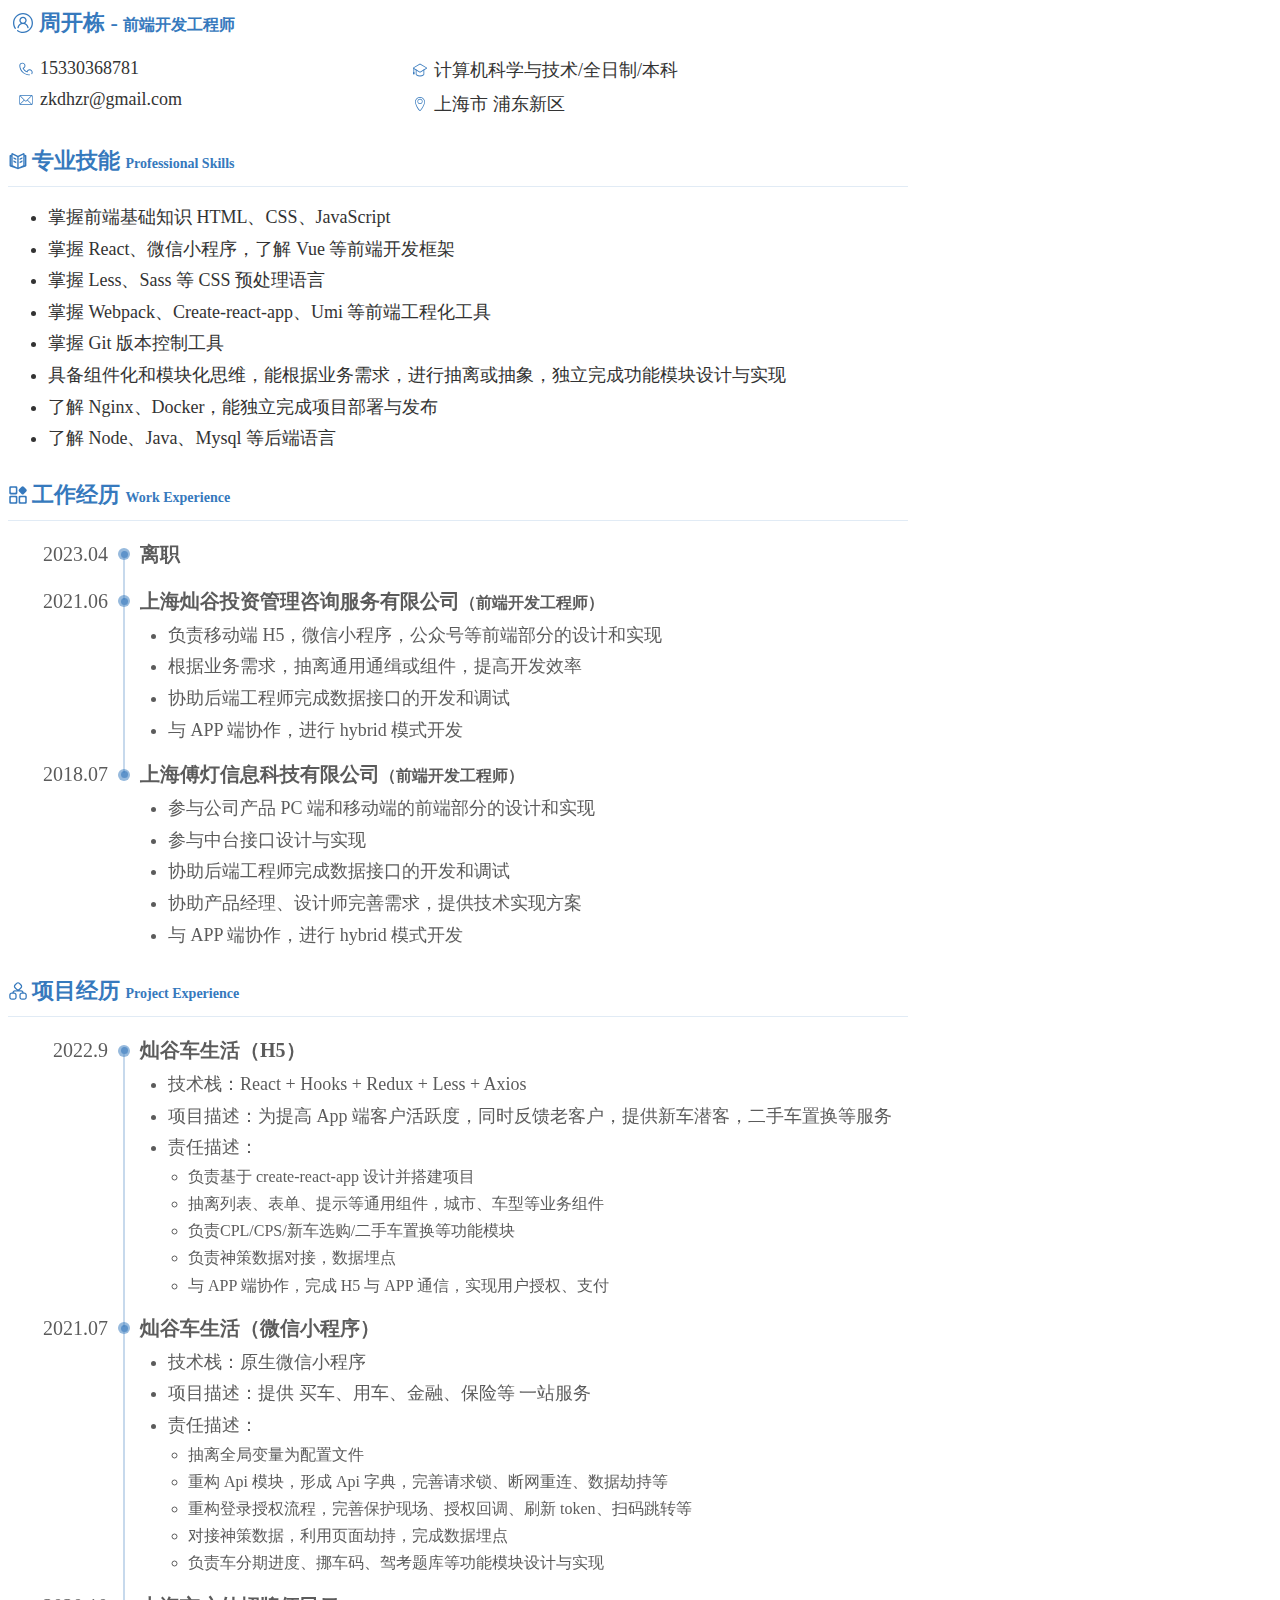
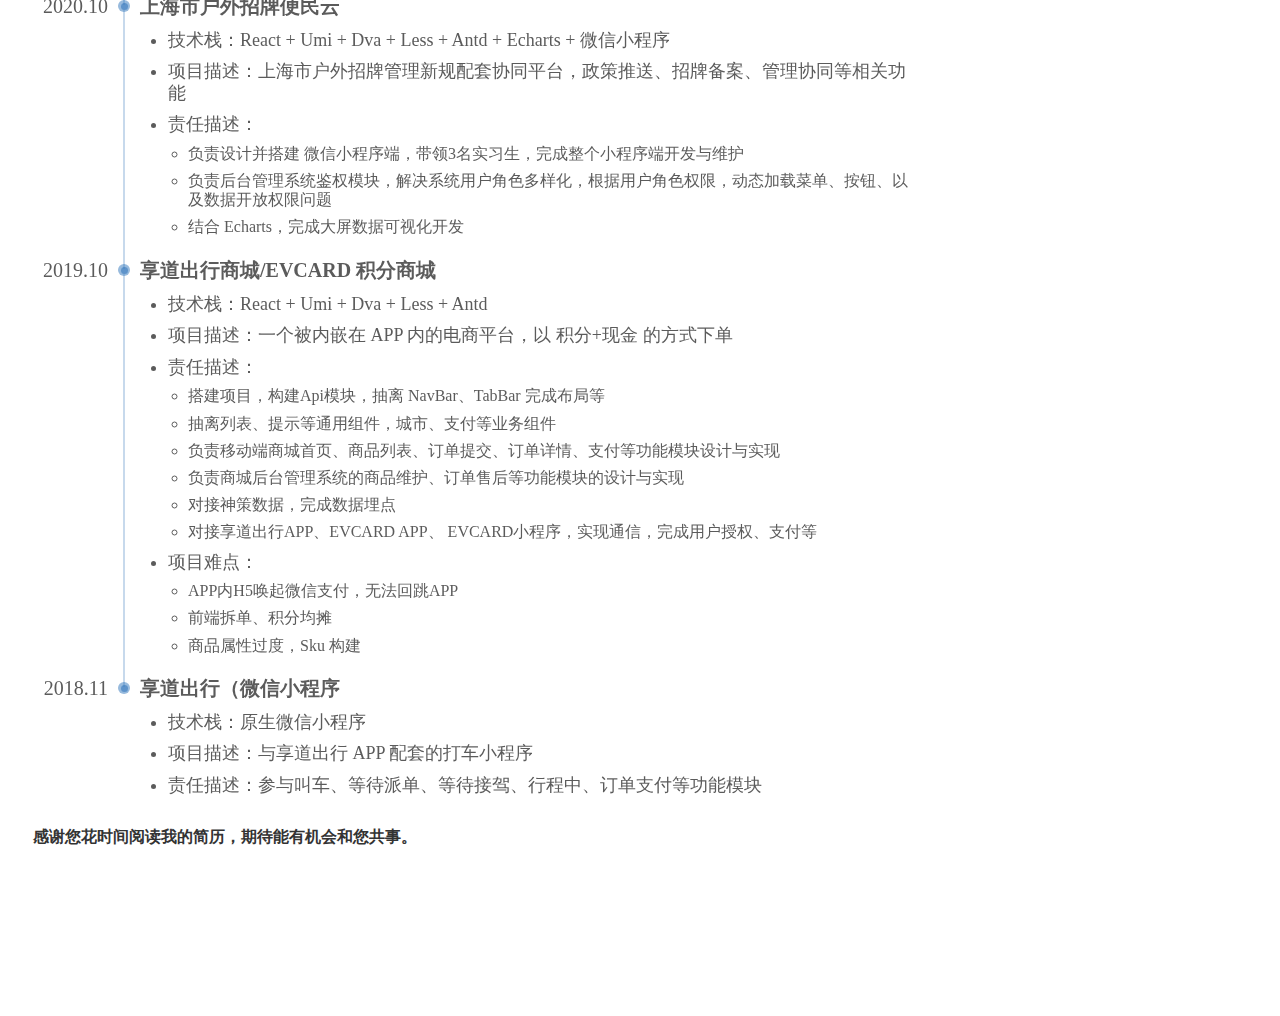
==== zhoukaidong/index.html @ d0c69e9d "周" ====
<!DOCTYPE html>
<html>
	<head>
		<meta charset="utf-8">
		<title></title>
		<link rel="stylesheet" href="style.css">
	</head>
	<body>
		<div class="page-box">
			<div class="column">
				<div class="my-name">
					<img src="./image/info.svg" class="my-name-icon">
					<div>周开栋 - <span style="font-size: 16px;">前端开发工程师</span></div>
				</div>
				<div class="person">
					<div class="person-ul">
						<div class="person-li">
							<img src="./image/phone.svg" class="person-li-icon">
							<div>15330368781</div>
						</div>
						<div class="person-li">
							<img src="./image/mail.svg" class="person-li-icon">
							<div>zkdhzr@gmail.com</div>
						</div>
					</div>
					<div class="person-ul">
						<div class="person-li">
							<img src="./image/xuewei.svg" class="person-li-icon">
							<div>计算机科学与技术/全日制/本科</div>
						</div>
						<div class="person-li">
							<img src="./image/address.svg" class="person-li-icon">
							<div>上海市 浦东新区</div>
						</div>
					</div>
				</div>
			</div>
			<div class="module-box">
				<div class="module-title">
					<img src="./image/skills.svg" class="module-title-icon">
					<div>专业技能 <span style="font-size: 14px;">Professional Skills</span></div>
				</div>
				<ul class="module-ul">
					<li class="module-li">掌握前端基础知识 HTML、CSS、JavaScript</li>
					<li class="module-li">掌握 React、微信小程序，了解 Vue 等前端开发框架</li>
					<li class="module-li">掌握 Less、Sass 等 CSS 预处理语言</li>
					<li class="module-li">掌握 Webpack、Create-react-app、Umi 等前端工程化工具</li>
					<li class="module-li">掌握 Git 版本控制工具</li>
					<li class="module-li">具备组件化和模块化思维，能根据业务需求，进行抽离或抽象，独立完成功能模块设计与实现</li>
					<li class="module-li">了解 Nginx、Docker，能独立完成项目部署与发布</li>
					<li class="module-li">了解 Node、Java、Mysql 等后端语言</li>
				</ul>
			</div>
			<div class="module-box">
				<div class="module-title">
					<img src="./image/work.svg" class="module-title-icon">
					<div>工作经历 <span style="font-size: 14px;">Work Experience</span></div>
				</div>
				<div class="company-box">
					<div class="company-item">
						<div class="company-name">
							<div class="company-item-time">2023.04</div>
							<div class="company-item-circle"></div>
							<div>离职</div>
						</div>
					</div>
					<div class="company-item">
						<div class="company-name">
							<div class="company-item-time">2021.06</div>
							<div class="company-item-circle"></div>
							<div>上海灿谷投资管理咨询服务有限公司<span style="font-size: 16px;">（前端开发工程师）</span></div>
						</div>
						<ul class="company-ul">
							<li class="module-li">负责移动端 H5，微信小程序，公众号等前端部分的设计和实现</li>
							<li class="module-li">根据业务需求，抽离通用通缉或组件，提高开发效率</li>
							<li class="module-li">协助后端工程师完成数据接口的开发和调试</li>
							<li class="module-li">与 APP 端协作，进行 hybrid 模式开发</li>
						</ul>
					</div>
					<div class="company-item">
						<div class="company-name">
							<div class="company-item-time">2018.07</div>
							<div class="company-item-circle"></div>
							<div>上海傅灯信息科技有限公司<span style="font-size: 16px;">（前端开发工程师）</span></div>
						</div>
						<ul class="company-ul">
							<li class="module-li">参与公司产品 PC 端和移动端的前端部分的设计和实现</li>
							<li class="module-li">参与中台接口设计与实现</li>
							<li class="module-li">协助后端工程师完成数据接口的开发和调试</li>
							<li class="module-li">协助产品经理、设计师完善需求，提供技术实现方案</li>
							<li class="module-li">与 APP 端协作，进行 hybrid 模式开发</li>
						</ul>
					</div>
				</div>
			</div>
			<div class="module-box">
				<div class="module-title">
					<img src="./image/project.svg" class="module-title-icon">
					<div>项目经历 <span style="font-size: 14px;">Project Experience</span></div>
				</div>
				<div class="company-box">
					<div class="company-item">
						<div class="company-name">
							<div class="company-item-time">2022.9</div>
							<div class="company-item-circle"></div>
							<div>灿谷车生活（H5）</div>
						</div>
						<ul class="company-ul">
							<li class="module-li">技术栈：React + Hooks + Redux + Less + Axios</li>
							<li class="module-li">项目描述：为提高 App 端客户活跃度，同时反馈老客户，提供新车潜客，二手车置换等服务</li>
							<li class="module-li">责任描述：
								<ul class="duty-ul">
									<li class="duty-li">负责基于 create-react-app 设计并搭建项目</li>
									<li class="duty-li">抽离列表、表单、提示等通用组件，城市、车型等业务组件</li>
									<li class="duty-li">负责CPL/CPS/新车选购/二手车置换等功能模块</li>
									<li class="duty-li">负责神策数据对接，数据埋点</li>
									<li class="duty-li">与 APP 端协作，完成 H5 与 APP 通信，实现用户授权、支付</li>
								</ul>
							</li>
						</ul>
					</div>
					<div class="company-item">
						<div class="company-name">
							<div class="company-item-time">2021.07</div>
							<div class="company-item-circle"></div>
							<div>灿谷车生活（微信小程序）</div>
						</div>
						<ul class="company-ul">
							<li class="module-li">技术栈：原生微信小程序</li>
							<li class="module-li">项目描述：提供 买车、用车、金融、保险等 一站服务</li>
							<li class="module-li">责任描述：
								<ul class="duty-ul">
									<li class="duty-li">抽离全局变量为配置文件</li>
									<li class="duty-li">重构 Api 模块，形成 Api 字典，完善请求锁、断网重连、数据劫持等</li>
									<li class="duty-li">重构登录授权流程，完善保护现场、授权回调、刷新 token、扫码跳转等</li>
									<li class="duty-li">对接神策数据，利用页面劫持，完成数据埋点</li>
									<li class="duty-li">负责车分期进度、挪车码、驾考题库等功能模块设计与实现</li>
								</ul>
							</li>
						</ul>
					</div>
					<div class="company-item">
						<div class="company-name">
							<div class="company-item-time">2020.10</div>
							<div class="company-item-circle"></div>
							<div>上海市户外招牌便民云</div>
						</div>
						<ul class="company-ul">
							<li class="module-li">技术栈：React + Umi + Dva + Less + Antd + Echarts + 微信小程序</li>
							<li class="module-li">项目描述：上海市户外招牌管理新规配套协同平台，政策推送、招牌备案、管理协同等相关功能</li>
							<li class="module-li">责任描述：
								<ul class="duty-ul">
									<li class="duty-li">负责设计并搭建 微信小程序端，带领3名实习生，完成整个小程序端开发与维护</li>
									<li class="duty-li">负责后台管理系统鉴权模块，解决系统用户角色多样化，根据用户角色权限，动态加载菜单、按钮、以及数据开放权限问题</li>
									<li class="duty-li">结合 Echarts，完成大屏数据可视化开发</li>
								</ul>
							</li>
						</ul>
					</div>
					<div class="company-item">
						<div class="company-name">
							<div class="company-item-time">2019.10</div>
							<div class="company-item-circle"></div>
							<div>享道出行商城/EVCARD 积分商城</div>
						</div>
						<ul class="company-ul">
							<li class="module-li">技术栈：React + Umi + Dva + Less + Antd</li>
							<li class="module-li">项目描述：一个被内嵌在 APP 内的电商平台，以 积分+现金 的方式下单</li>
							<li class="module-li">责任描述：
								<ul class="duty-ul">
									<li class="duty-li">搭建项目，构建Api模块，抽离 NavBar、TabBar 完成布局等</li>
									<li class="duty-li">抽离列表、提示等通用组件，城市、支付等业务组件</li>
									<li class="duty-li">负责移动端商城首页、商品列表、订单提交、订单详情、支付等功能模块设计与实现</li>
									<li class="duty-li">负责商城后台管理系统的商品维护、订单售后等功能模块的设计与实现</li>
									<li class="duty-li">对接神策数据，完成数据埋点</li>
									<li class="duty-li">对接享道出行APP、EVCARD APP、 EVCARD小程序，实现通信，完成用户授权、支付等</li>
								</ul>
							</li>
							<li class="module-li">项目难点：
								<ul class="duty-ul">
									<li class="duty-li">APP内H5唤起微信支付，无法回跳APP</li>
									<li class="duty-li">前端拆单、积分均摊</li>
									<li class="duty-li">商品属性过度，Sku 构建</li>
								</ul>
						</ul>
					</div>
					<div class="company-item">
						<div class="company-name">
							<div class="company-item-time">2018.11</div>
							<div class="company-item-circle"></div>
							<div>享道出行（微信小程序</div>
						</div>
						<ul class="company-ul">
							<li class="module-li">技术栈：原生微信小程序</li>
							<li class="module-li">项目描述：与享道出行 APP 配套的打车小程序</li>
							<li class="module-li">责任描述：参与叫车、等待派单、等待接驾、行程中、订单支付等功能模块</li>
						</ul>
					</div>
				</div>
			</div>
			<div class="thanks">感谢您花时间阅读我的简历，期待能有机会和您共事。</div>
		</div>
	</body>
</html>
---- zhoukaidong/style.css ----
.page-box {
	width: 900px;
	height: 2600px;
	box-sizing: border-box;
	/* border: 1px solid #000000; */
	font-size: 18px;
	color: #333333;
}

.column {
	display: flex;
	flex-direction: column;
}

.my-name {
	font-size: 22px;
	font-weight: bold;
	margin-left: 5px;
	/* color: #1296db; */
	color: #3679bd;
	display: flex;
	align-items: center;
}

.my-name-icon {
	width: 20px;
	height: 20px;
	margin-right: 6px;
}

.person {
	display: flex;
	margin: 10px 0 0 10px;
}

.person-ul {
	display: flex;
	flex-direction: column;
	flex-grow: 1;
}

.person-li {
	margin-top: 10px;
	display: flex;
	align-items: center;
}

.person-li-icon {
	margin-right: 6px;
	width: 16px;
	height: 16px;
}

.module-box {
	margin-top: 20px;
}

.module-title {
	display: flex;
	align-items: center;
	border-bottom: 1px solid rgba(54, 121, 189, .15);
	box-sizing: border-box;
	padding: 10px 0;
	font-size: 22px;
	font-weight: bold;
	color: #3679bd;
}

.module-title-icon {
	margin-right: 4px;
	width: 20px;
	height: 20px;
}

.company-box {
	position: relative;
	margin: 10px 0 0 20px;
}

.company-item {
	position: relative;
	margin-top: 20px;
	opacity: .8;
}

.company-item::after {
	position: absolute;
	height: calc(100% + 20px);
	left: 95px;
	top: 10px;
	z-index: -1;
	border: 1px solid rgba(54, 121, 189, .35);
	content: '';
}

.company-item:last-child::after {
	border: 0px solid #3679bd;
}

.company-name {
	display: flex;
	font-weight: bold;
	position: relative;
	z-index: 99;
	display: flex;
	align-items: center;
	font-size: 20px;
}

.company-item-time {
	width: 80px;
	text-align: right;
	font-weight: 400;
}

.company-item-circle {
	width: 12px;
	height: 12px;
	display: flex;
	align-items: center;
	justify-content: center;
	background-color: rgba(54, 121, 189, .65);
	border-radius: 50%;
	margin: 0px 10px;
}

.company-item-circle::after {
	width: 7px;
	height: 7px;
	background-color: rgba(54, 121, 189, 1);
	border-radius: 50%;
	content: '';
}

.company-ul {
	margin: 10px 0 0 100px;
}

.module-ul {
	margin: 20px 0 0 0;
}

.module-li {
	margin-top: 10px;
	line-height: 1.2;
}

.duty-ul {
	font-size: 16px;
	margin-left: -20px;
}

.duty-li {
	margin-top: 8px;
	line-height: 1.2;
}

.thanks {
	margin: 30px 0 0 25px;
	font-size: 16px;
	font-weight: bold;
}
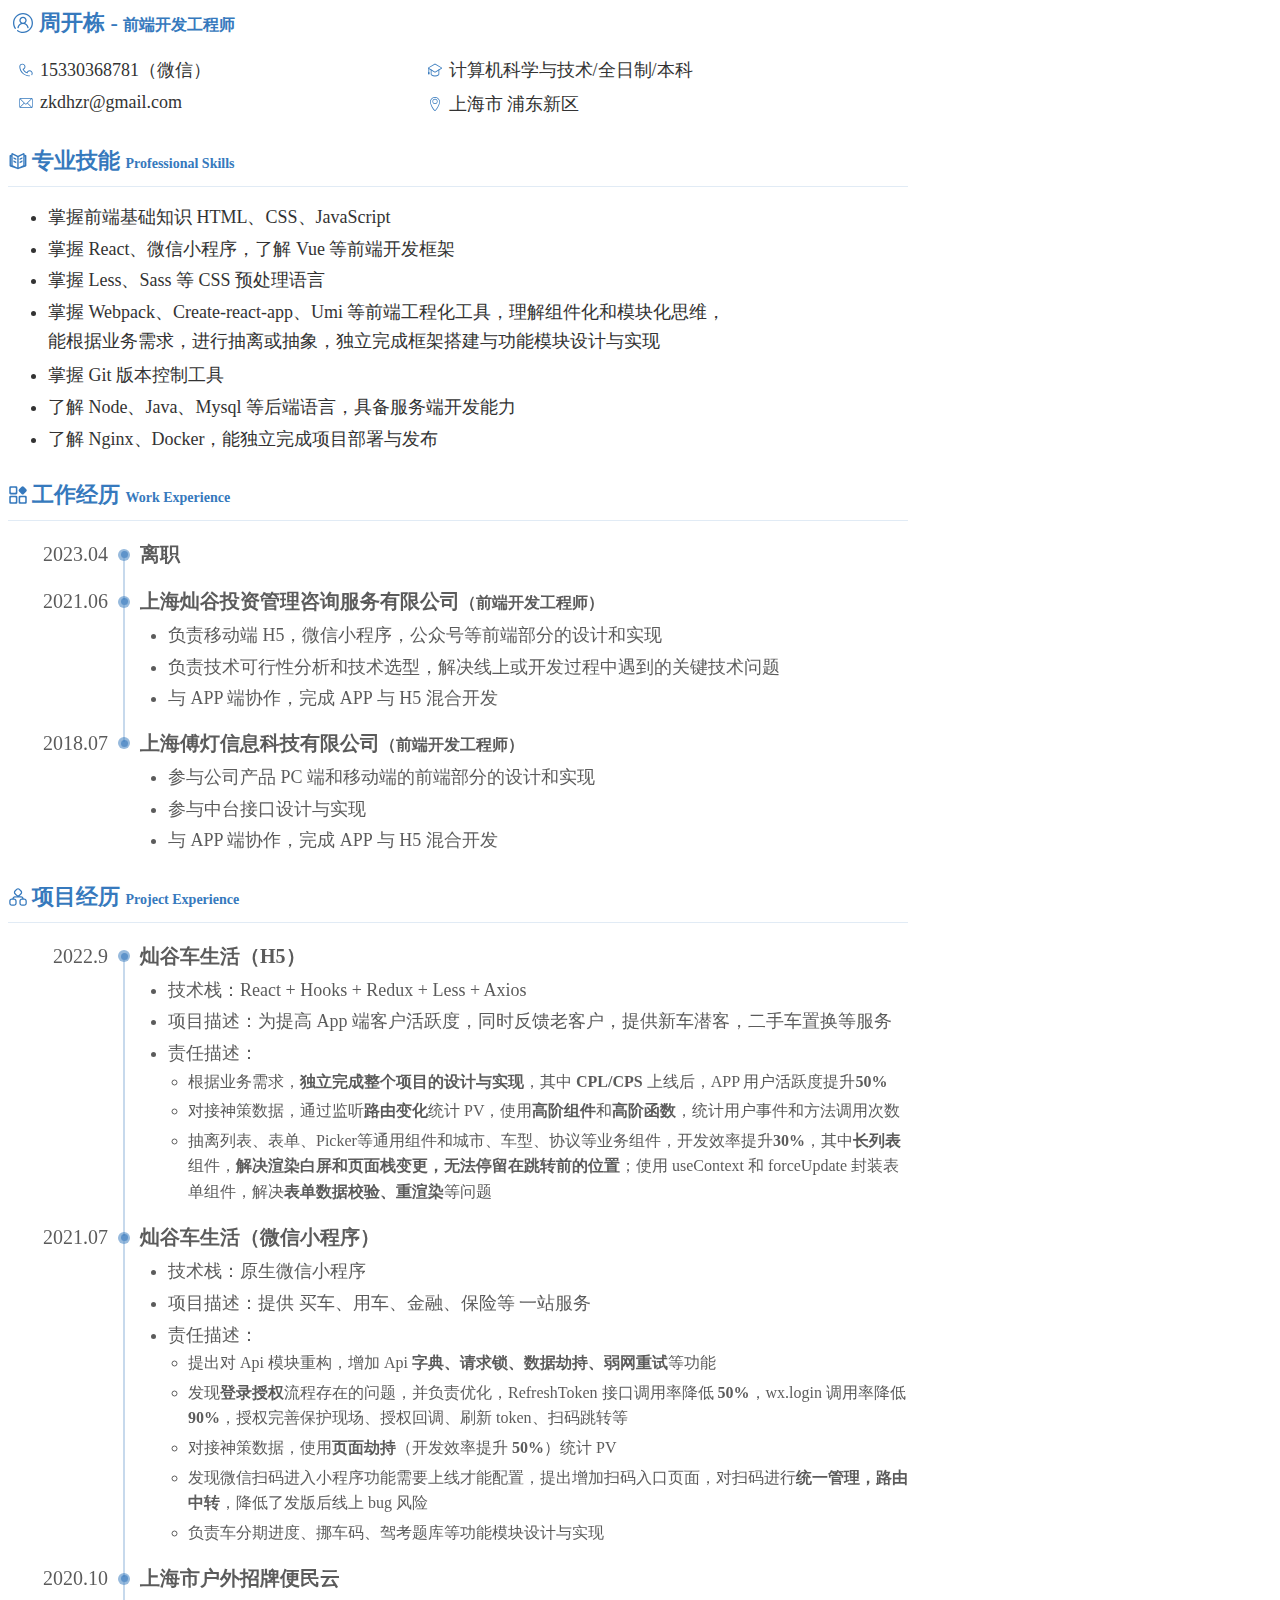
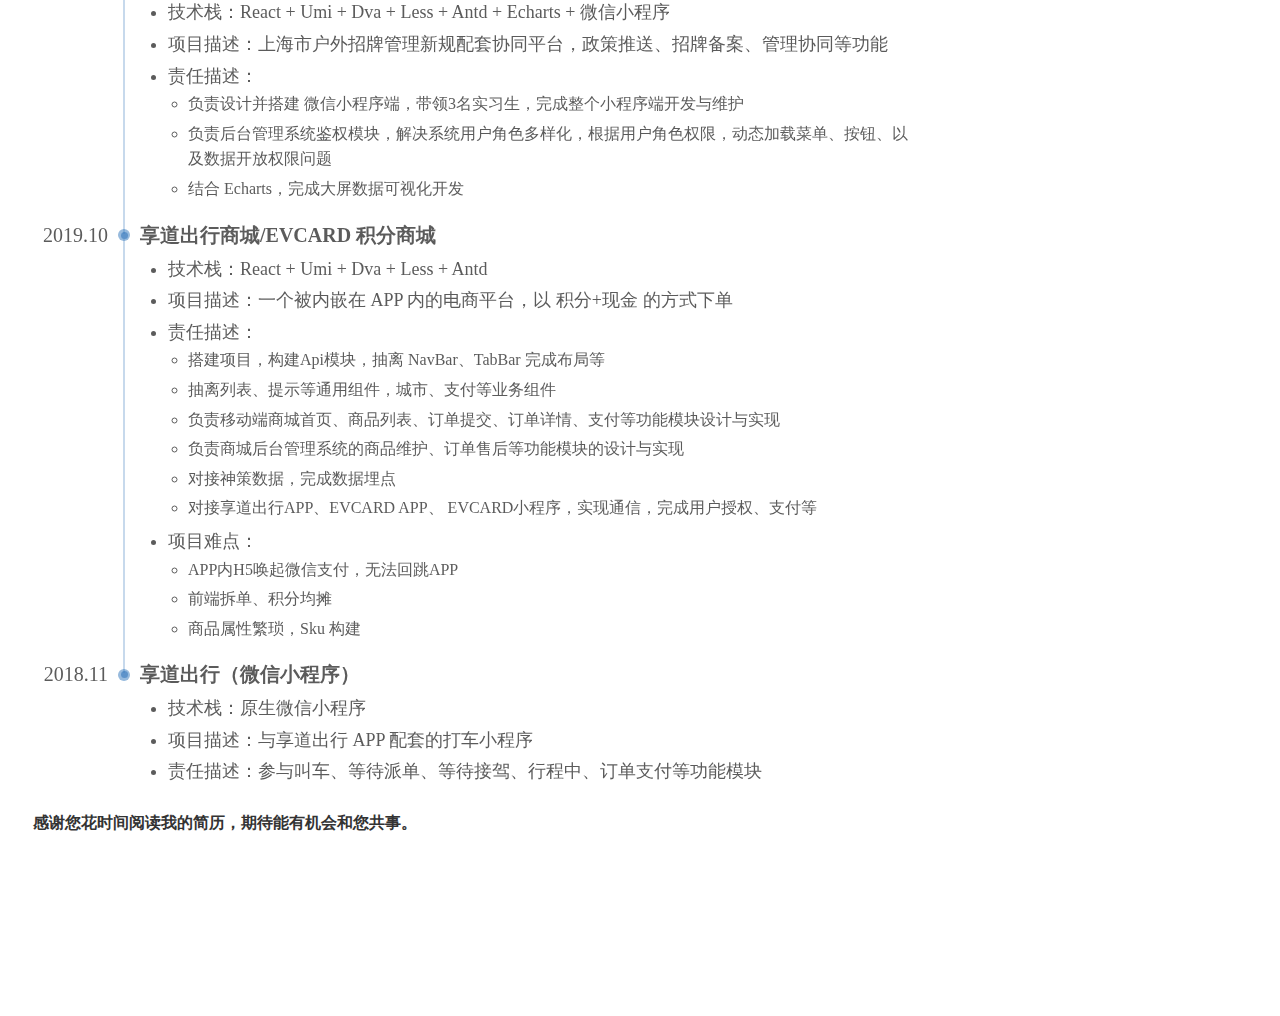
==== commit fb39e937: "优化" ====
--- a/zhoukaidong/index.html
+++ b/zhoukaidong/index.html
@@ -16,7 +16,7 @@
 					<div class="person-ul">
 						<div class="person-li">
 							<img src="./image/phone.svg" class="person-li-icon">
-							<div>15330368781</div>
+							<div>15330368781（微信）</div>
 						</div>
 						<div class="person-li">
 							<img src="./image/mail.svg" class="person-li-icon">
@@ -44,11 +44,11 @@
 					<li class="module-li">掌握前端基础知识 HTML、CSS、JavaScript</li>
 					<li class="module-li">掌握 React、微信小程序，了解 Vue 等前端开发框架</li>
 					<li class="module-li">掌握 Less、Sass 等 CSS 预处理语言</li>
-					<li class="module-li">掌握 Webpack、Create-react-app、Umi 等前端工程化工具</li>
+					<li class="module-li" style="line-height: 1.6;margin-top: 6px;">掌握 Webpack、Create-react-app、Umi
+						等前端工程化工具，理解组件化和模块化思维，<br>能根据业务需求，进行抽离或抽象，独立完成框架搭建与功能模块设计与实现</li>
 					<li class="module-li">掌握 Git 版本控制工具</li>
-					<li class="module-li">具备组件化和模块化思维，能根据业务需求，进行抽离或抽象，独立完成功能模块设计与实现</li>
+					<li class="module-li">了解 Node、Java、Mysql 等后端语言，具备服务端开发能力</li>
 					<li class="module-li">了解 Nginx、Docker，能独立完成项目部署与发布</li>
-					<li class="module-li">了解 Node、Java、Mysql 等后端语言</li>
 				</ul>
 			</div>
 			<div class="module-box">
@@ -72,9 +72,8 @@
 						</div>
 						<ul class="company-ul">
 							<li class="module-li">负责移动端 H5，微信小程序，公众号等前端部分的设计和实现</li>
-							<li class="module-li">根据业务需求，抽离通用通缉或组件，提高开发效率</li>
-							<li class="module-li">协助后端工程师完成数据接口的开发和调试</li>
-							<li class="module-li">与 APP 端协作，进行 hybrid 模式开发</li>
+							<li class="module-li">负责技术可行性分析和技术选型，解决线上或开发过程中遇到的关键技术问题</li>
+							<li class="module-li">与 APP 端协作，完成 APP 与 H5 混合开发</li>
 						</ul>
 					</div>
 					<div class="company-item">
@@ -86,9 +85,7 @@
 						<ul class="company-ul">
 							<li class="module-li">参与公司产品 PC 端和移动端的前端部分的设计和实现</li>
 							<li class="module-li">参与中台接口设计与实现</li>
-							<li class="module-li">协助后端工程师完成数据接口的开发和调试</li>
-							<li class="module-li">协助产品经理、设计师完善需求，提供技术实现方案</li>
-							<li class="module-li">与 APP 端协作，进行 hybrid 模式开发</li>
+							<li class="module-li">与 APP 端协作，完成 APP 与 H5 混合开发</li>
 						</ul>
 					</div>
 				</div>
@@ -110,11 +107,15 @@
 							<li class="module-li">项目描述：为提高 App 端客户活跃度，同时反馈老客户，提供新车潜客，二手车置换等服务</li>
 							<li class="module-li">责任描述：
 								<ul class="duty-ul">
-									<li class="duty-li">负责基于 create-react-app 设计并搭建项目</li>
-									<li class="duty-li">抽离列表、表单、提示等通用组件，城市、车型等业务组件</li>
-									<li class="duty-li">负责CPL/CPS/新车选购/二手车置换等功能模块</li>
-									<li class="duty-li">负责神策数据对接，数据埋点</li>
-									<li class="duty-li">与 APP 端协作，完成 H5 与 APP 通信，实现用户授权、支付</li>
+									<li class="duty-li">根据业务需求，<span class="bold">独立完成整个项目的设计与实现</span>，其中 <span
+											class="bold">CPL/CPS</span> 上线后，APP 用户活跃度提升<span class="bold">50%</span>
+									</li>
+									<li class="duty-li">对接神策数据，通过监听<span class="bold">路由变化</span>统计 PV，使用<span
+											class="bold">高阶组件</span>和<span class="bold">高阶函数</span>，统计用户事件和方法调用次数</li>
+									<li class="duty-li">抽离列表、表单、Picker等通用组件和城市、车型、协议等业务组件，开发效率提升<span
+											class="bold">30%</span>，其中<span class="bold">长列表</span>组件，<span
+											class="bold">解决渲染白屏和页面栈变更，无法停留在跳转前的位置</span>；使用 useContext 和 forceUpdate
+										封装表单组件，解决<span class="bold">表单数据校验、重渲染</span>等问题</li>
 								</ul>
 							</li>
 						</ul>
@@ -130,10 +131,14 @@
 							<li class="module-li">项目描述：提供 买车、用车、金融、保险等 一站服务</li>
 							<li class="module-li">责任描述：
 								<ul class="duty-ul">
-									<li class="duty-li">抽离全局变量为配置文件</li>
-									<li class="duty-li">重构 Api 模块，形成 Api 字典，完善请求锁、断网重连、数据劫持等</li>
-									<li class="duty-li">重构登录授权流程，完善保护现场、授权回调、刷新 token、扫码跳转等</li>
-									<li class="duty-li">对接神策数据，利用页面劫持，完成数据埋点</li>
+									<li class="duty-li">提出对 Api 模块重构，增加 Api <span
+											class="bold">字典、请求锁、数据劫持、弱网重试</span>等功能</li>
+									<li class="duty-li">发现<span class="bold">登录授权</span>流程存在的问题，并负责优化，RefreshToken
+										接口调用率降低 <span class="bold">50%</span>，wx.login 调用率降低 <span
+											class="bold">90%</span>，授权完善保护现场、授权回调、刷新 token、扫码跳转等</li>
+									<li class="duty-li">对接神策数据，使用<span class="bold">页面劫持</span>（开发效率提升 <span class="bold">50%</span>）统计 PV</li>
+									<li class="duty-li">发现微信扫码进入小程序功能需要上线才能配置，提出增加扫码入口页面，对扫码进行<span
+											class="bold">统一管理，路由中转</span>，降低了发版后线上 bug 风险</li>
 									<li class="duty-li">负责车分期进度、挪车码、驾考题库等功能模块设计与实现</li>
 								</ul>
 							</li>
@@ -147,7 +152,7 @@
 						</div>
 						<ul class="company-ul">
 							<li class="module-li">技术栈：React + Umi + Dva + Less + Antd + Echarts + 微信小程序</li>
-							<li class="module-li">项目描述：上海市户外招牌管理新规配套协同平台，政策推送、招牌备案、管理协同等相关功能</li>
+							<li class="module-li">项目描述：上海市户外招牌管理新规配套协同平台，政策推送、招牌备案、管理协同等功能</li>
 							<li class="module-li">责任描述：
 								<ul class="duty-ul">
 									<li class="duty-li">负责设计并搭建 微信小程序端，带领3名实习生，完成整个小程序端开发与维护</li>
@@ -180,15 +185,16 @@
 								<ul class="duty-ul">
 									<li class="duty-li">APP内H5唤起微信支付，无法回跳APP</li>
 									<li class="duty-li">前端拆单、积分均摊</li>
-									<li class="duty-li">商品属性过度，Sku 构建</li>
-								</ul>
+									<li class="duty-li">商品属性繁琐，Sku 构建</li>
+								</ul>
+							</li>
 						</ul>
 					</div>
 					<div class="company-item">
 						<div class="company-name">
 							<div class="company-item-time">2018.11</div>
 							<div class="company-item-circle"></div>
-							<div>享道出行（微信小程序</div>
+							<div>享道出行（微信小程序）</div>
 						</div>
 						<ul class="company-ul">
 							<li class="module-li">技术栈：原生微信小程序</li>
--- a/zhoukaidong/style.css
+++ b/zhoukaidong/style.css
@@ -5,6 +5,10 @@
 	/* border: 1px solid #000000; */
 	font-size: 18px;
 	color: #333333;
+}
+
+.bold {
+	font-weight: bold;
 }
 
 .column {
@@ -151,8 +155,8 @@
 }
 
 .duty-li {
-	margin-top: 8px;
-	line-height: 1.2;
+	margin-top: 4px;
+	line-height: 1.6;
 }
 
 .thanks {
